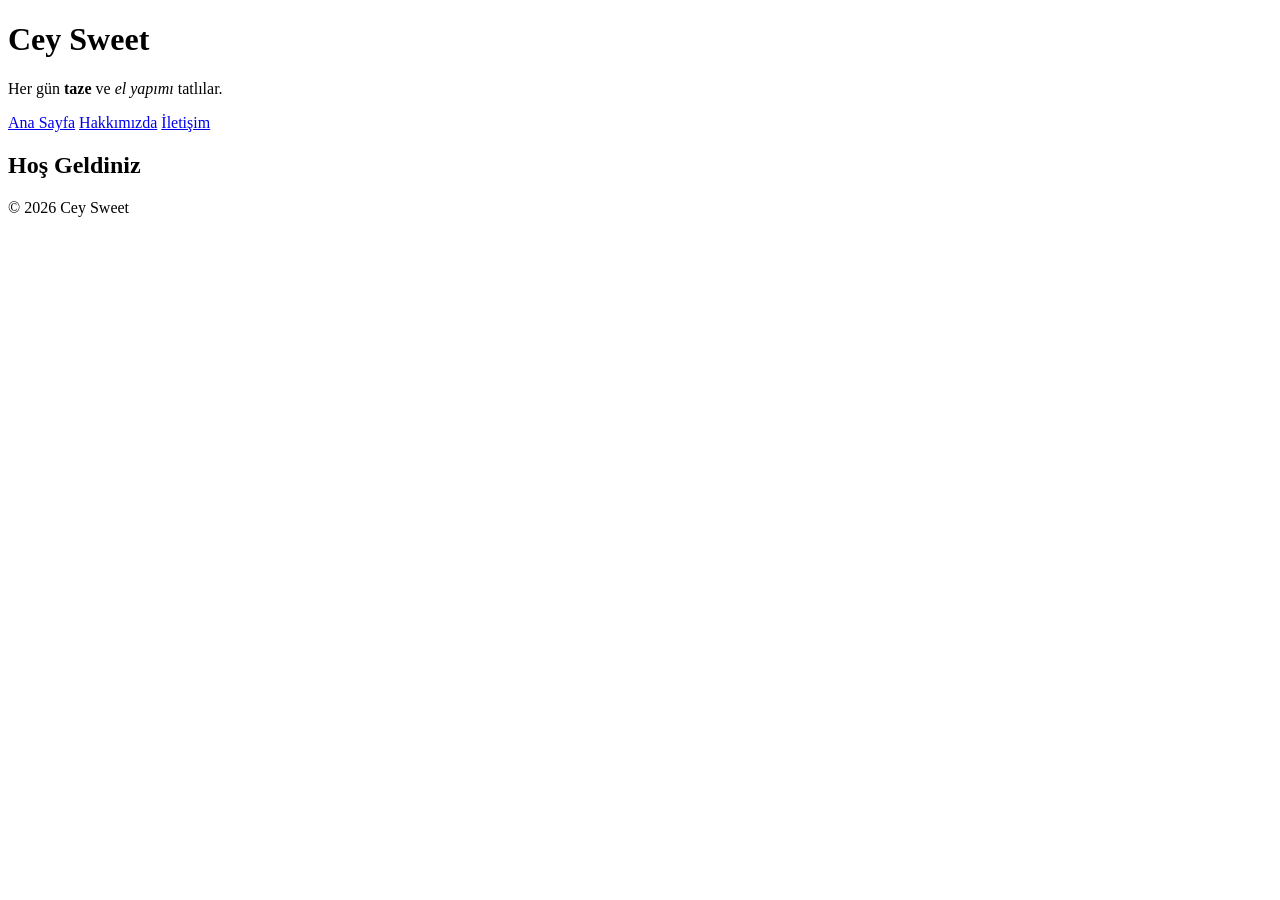
==== index.html @ 374b2acd "Initial commit" ====
<!DOCTYPE html>
<html lang="tr">
<head>
    <meta charset="UTF-8">
    <meta name="viewport" content="width=device-width, initial-scale=1.0">
    <title>Cey Sweet</title>
</head>
<body>
    <header>
        <h1>Cey Sweet</h1>
        <p>Her gün <strong>taze</strong> ve <em>el yapımı</em> tatlılar.</p>
        <nav>
            <a href="index.html">Ana Sayfa</a>
            <a href="hakkimda.html">Hakkımızda</a>
            <a href="iletisim.html">İletişim</a>
        </nav>
    </header>

    <main>
        <h2>Hoş Geldiniz</h2>
    </main>

    <footer>
        <p>© 2026 Cey Sweet</p>
    </footer>
</body>
</html>
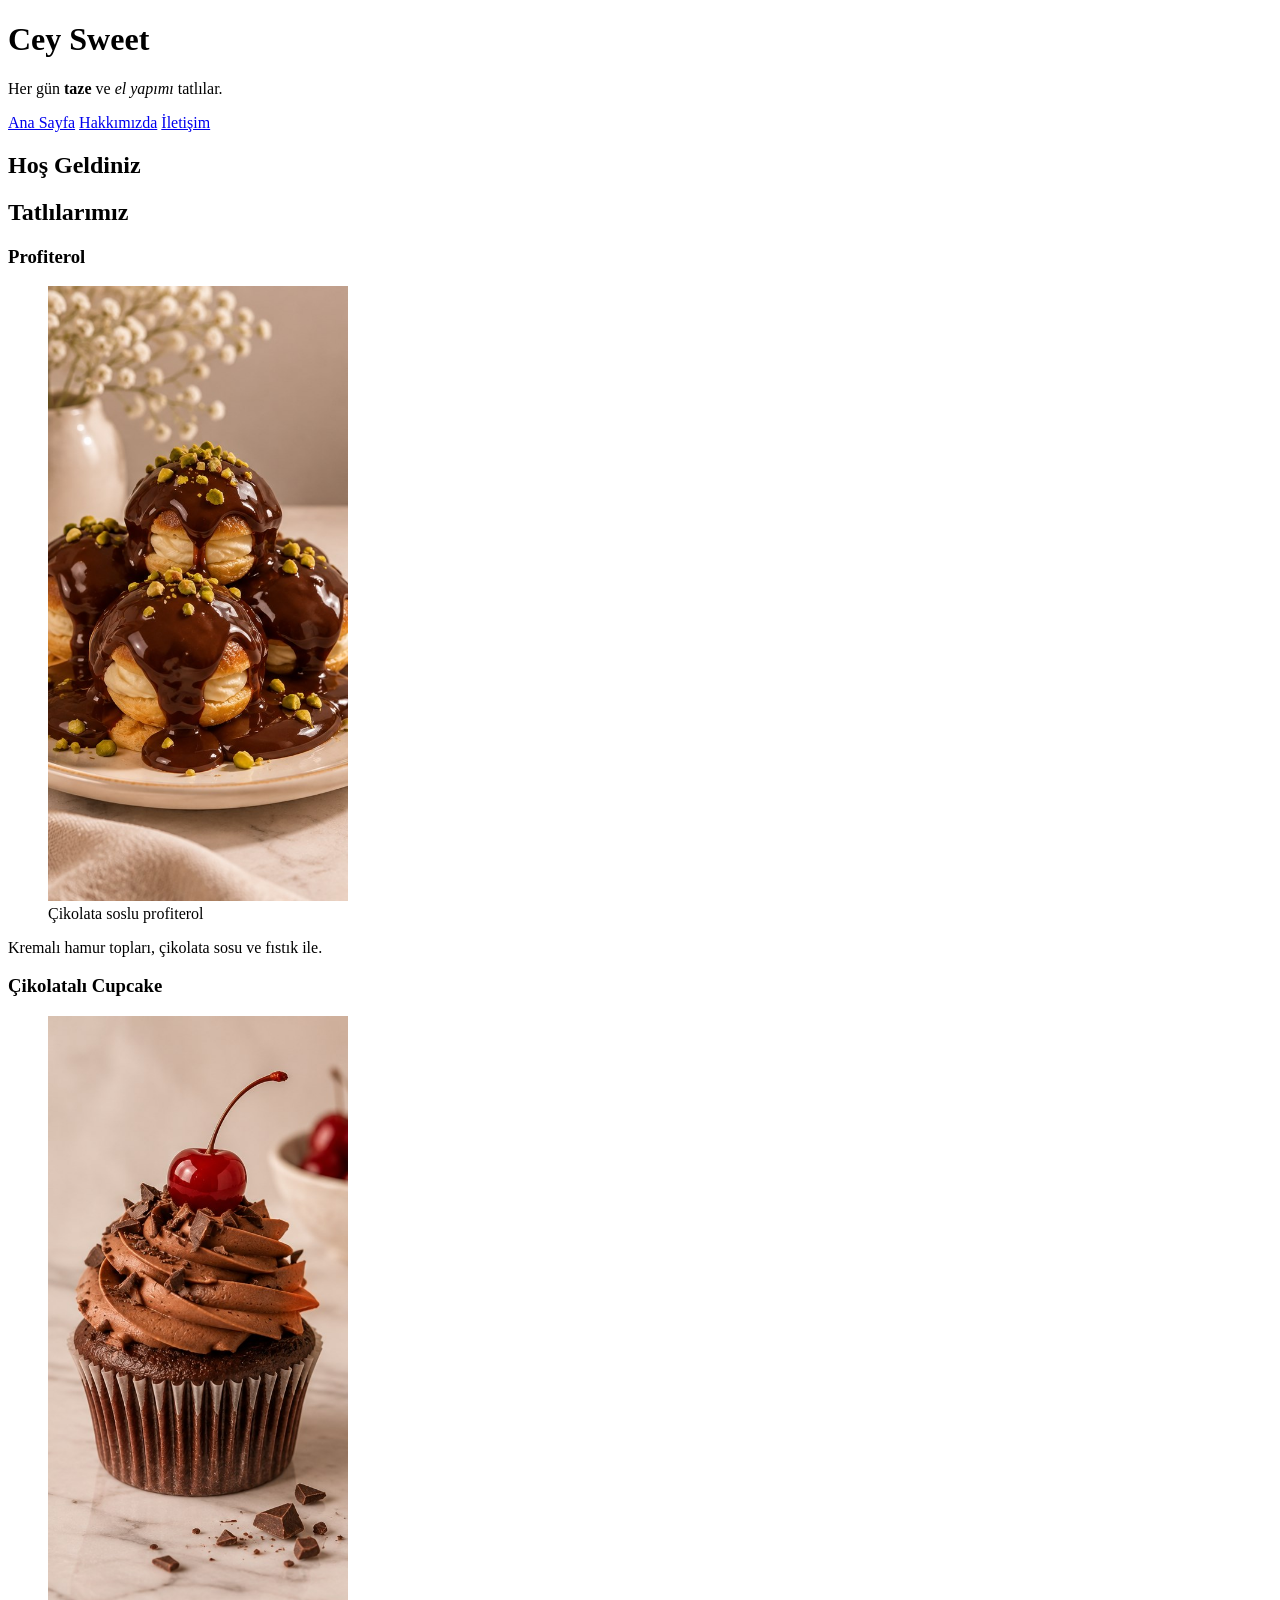
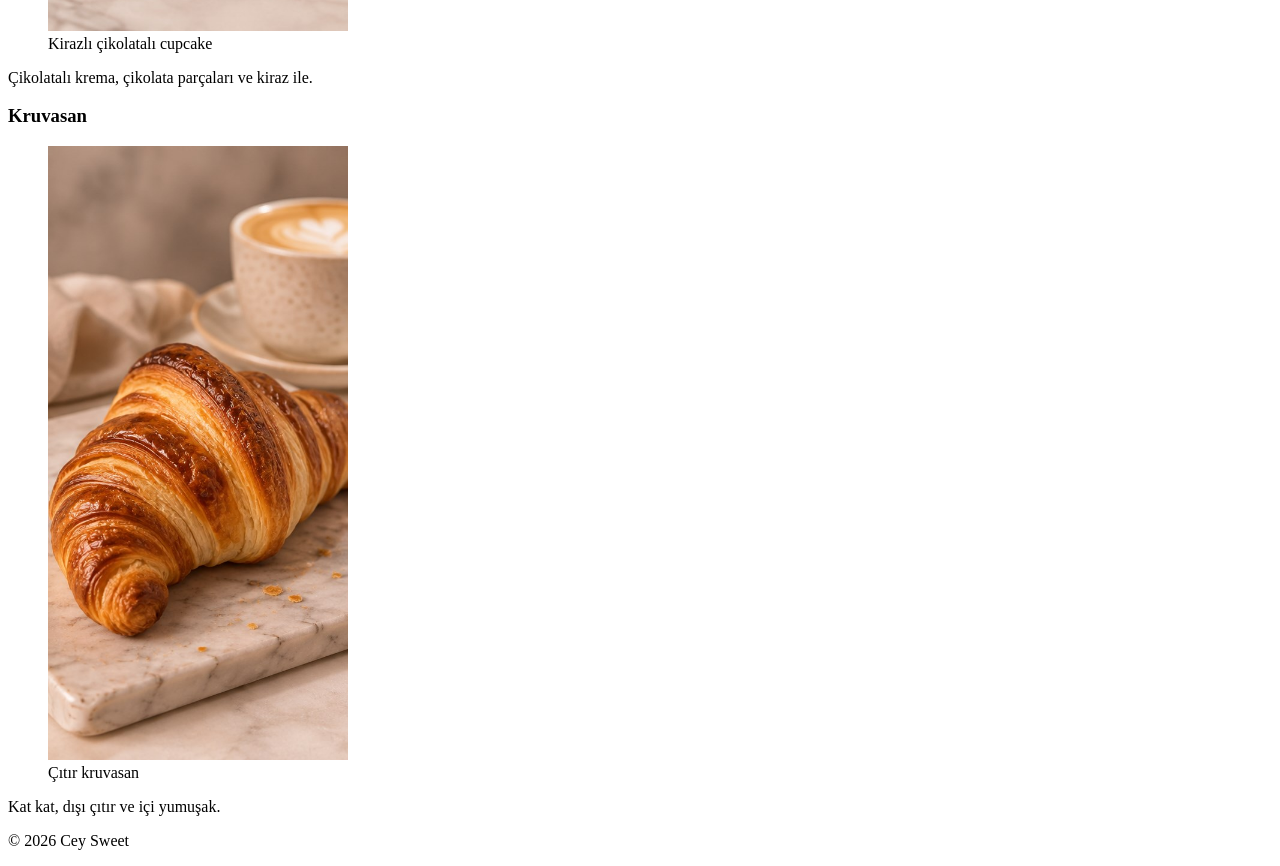
==== commit a99f844e: "Tatlı menüsü ve görseller eklendi" ====
--- a/index.html
+++ b/index.html
@@ -18,6 +18,43 @@
 
     <main>
         <h2>Hoş Geldiniz</h2>
+
+        <section id="menu">
+            <h2>Tatlılarımız</h2>
+
+            <article>
+                <h3>Profiterol</h3>
+                <figure>
+                    <img src="images/profiterol.jpg"
+                         alt="Çikolata soslu ve fıstıklı profiterol"
+                         width="300">
+                    <figcaption>Çikolata soslu profiterol</figcaption>
+                </figure>
+                <p>Kremalı hamur topları, çikolata sosu ve fıstık ile.</p>
+            </article>
+
+            <article>
+                <h3>Çikolatalı Cupcake</h3>
+                <figure>
+                    <img src="images/cupcake.jpg"
+                         alt="Çikolatalı cupcake"
+                         width="300">
+                    <figcaption>Kirazlı çikolatalı cupcake</figcaption>
+                </figure>
+                <p>Çikolatalı krema, çikolata parçaları ve kiraz ile.</p>
+            </article>
+
+            <article>
+                <h3>Kruvasan</h3>
+                <figure>
+                    <img src="images/kruvasan.jpg"
+                         alt="Kruvasan"
+                         width="300">
+                    <figcaption>Çıtır kruvasan</figcaption>
+                </figure>
+                <p>Kat kat, dışı çıtır ve içi yumuşak.</p>
+            </article>
+        </section>
     </main>
 
     <footer>
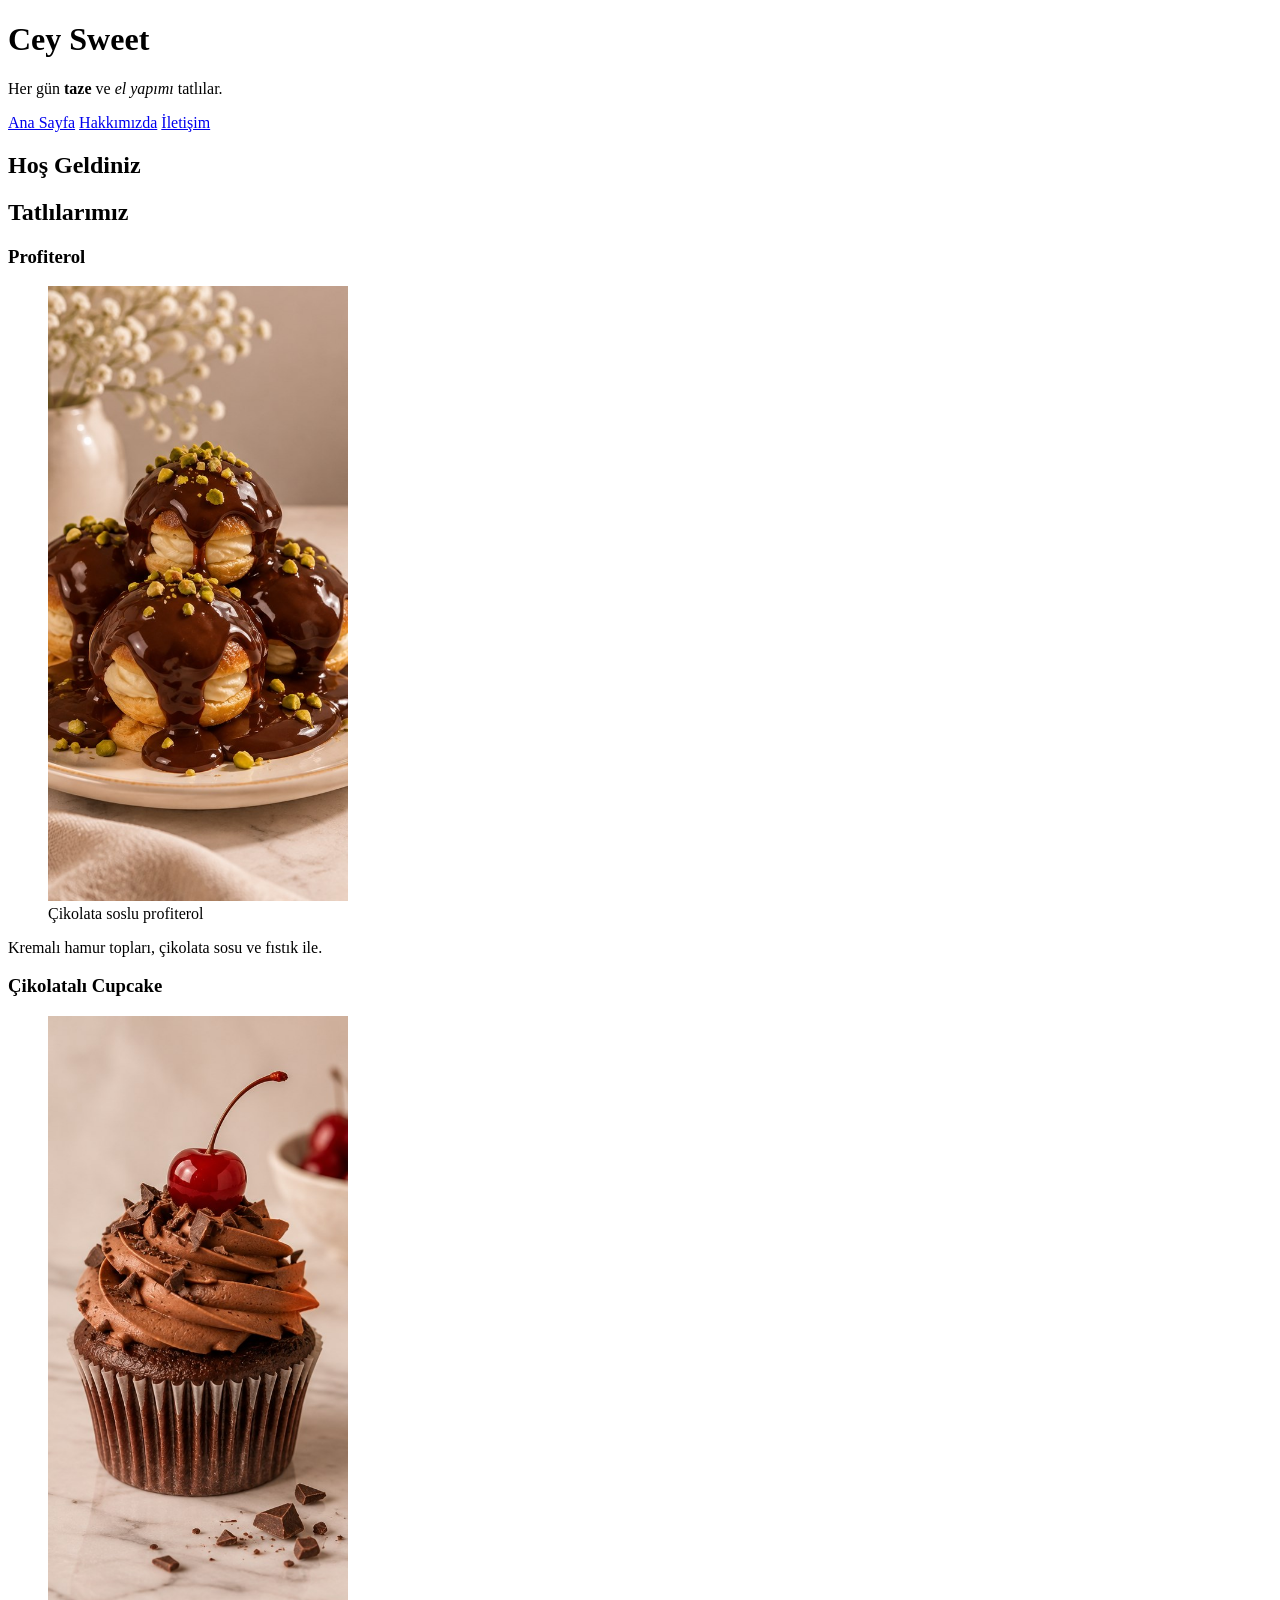
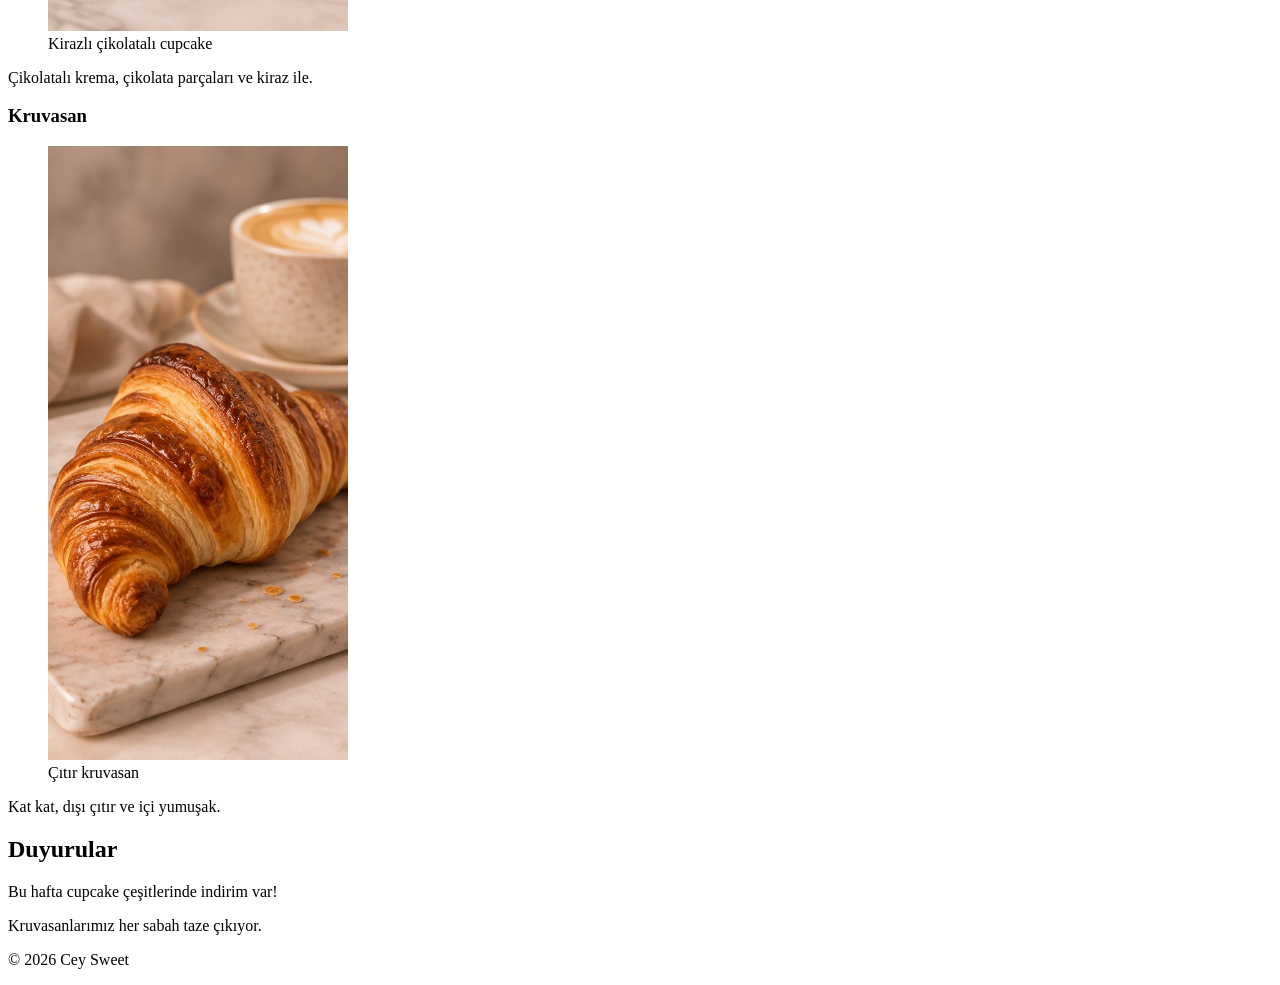
==== commit 9d4a368d: "Duyurular bölümü eklendi" ====
--- a/index.html
+++ b/index.html
@@ -55,6 +55,12 @@
                 <p>Kat kat, dışı çıtır ve içi yumuşak.</p>
             </article>
         </section>
+
+        <aside>
+            <h2>Duyurular</h2>
+            <p>Bu hafta cupcake çeşitlerinde <span class="vurgu">indirim</span> var!</p>
+            <p>Kruvasanlarımız her sabah taze çıkıyor.</p>
+        </aside>
     </main>
 
     <footer>
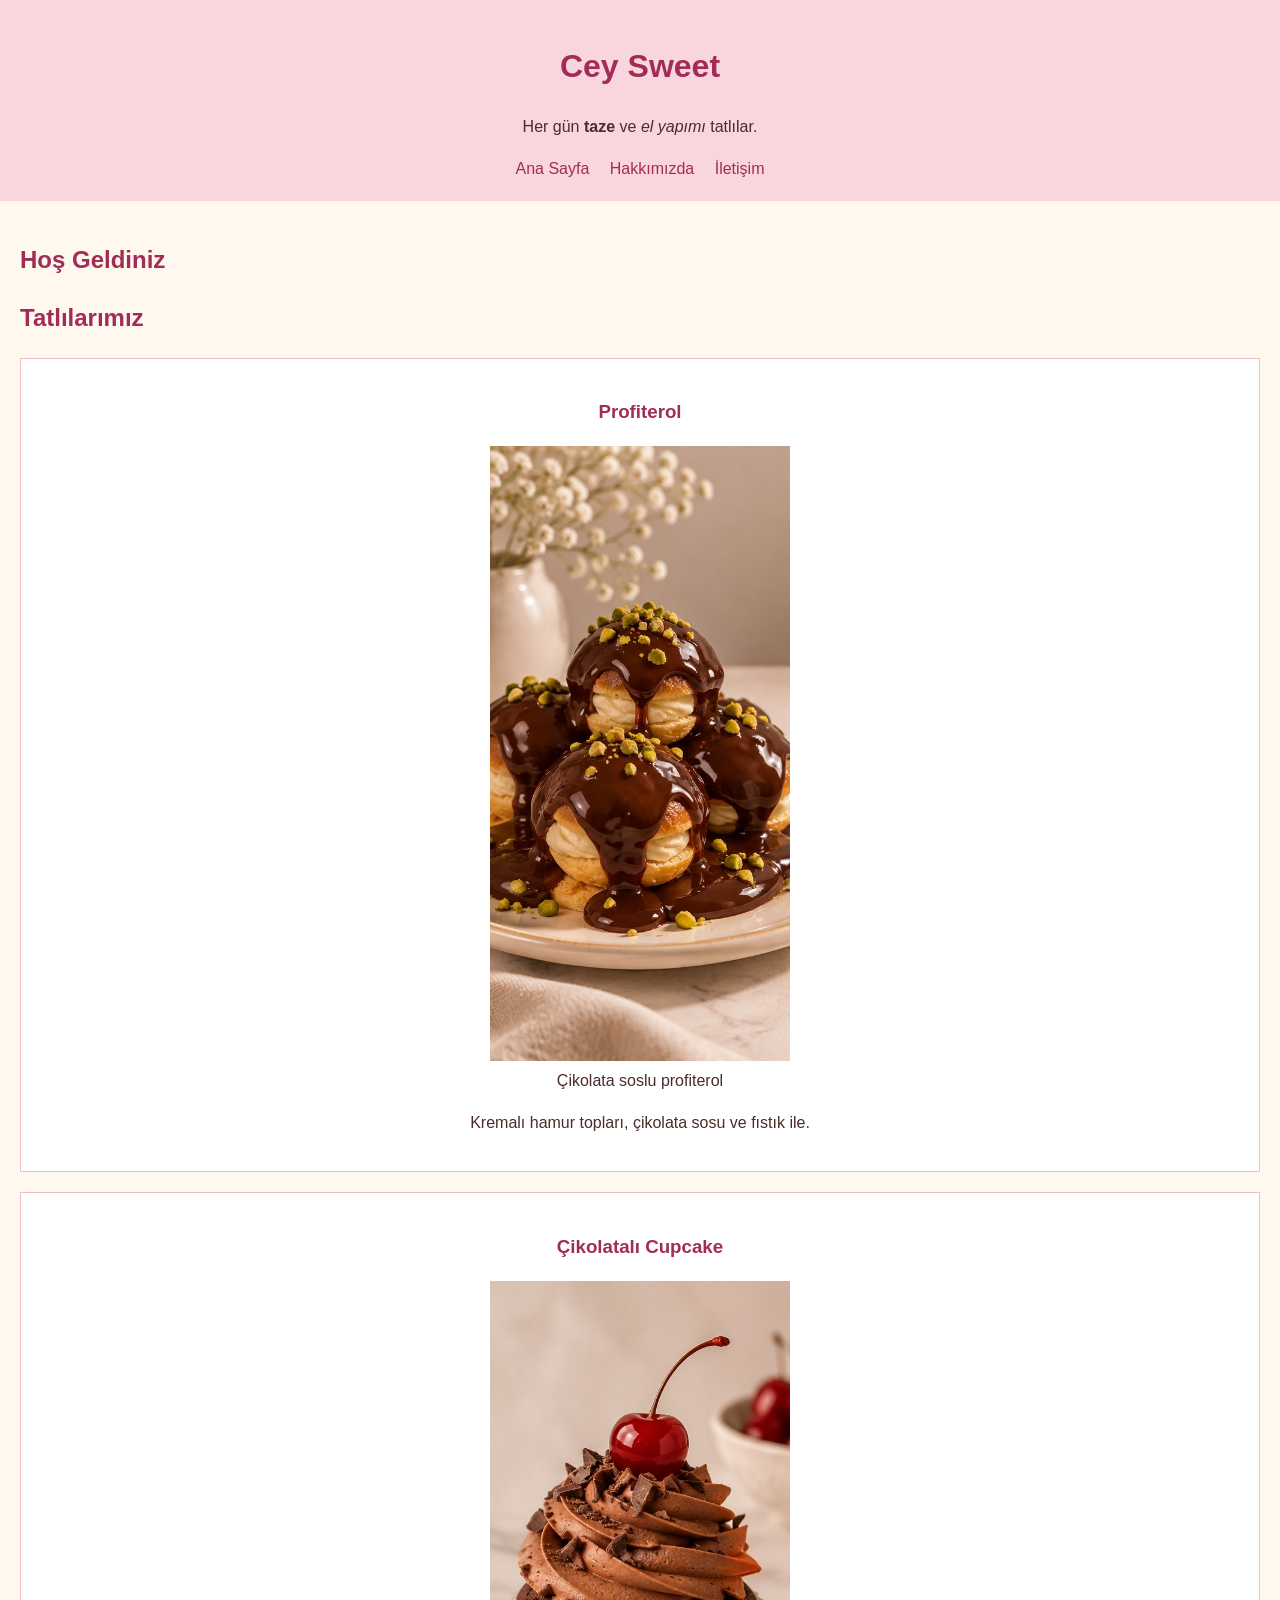
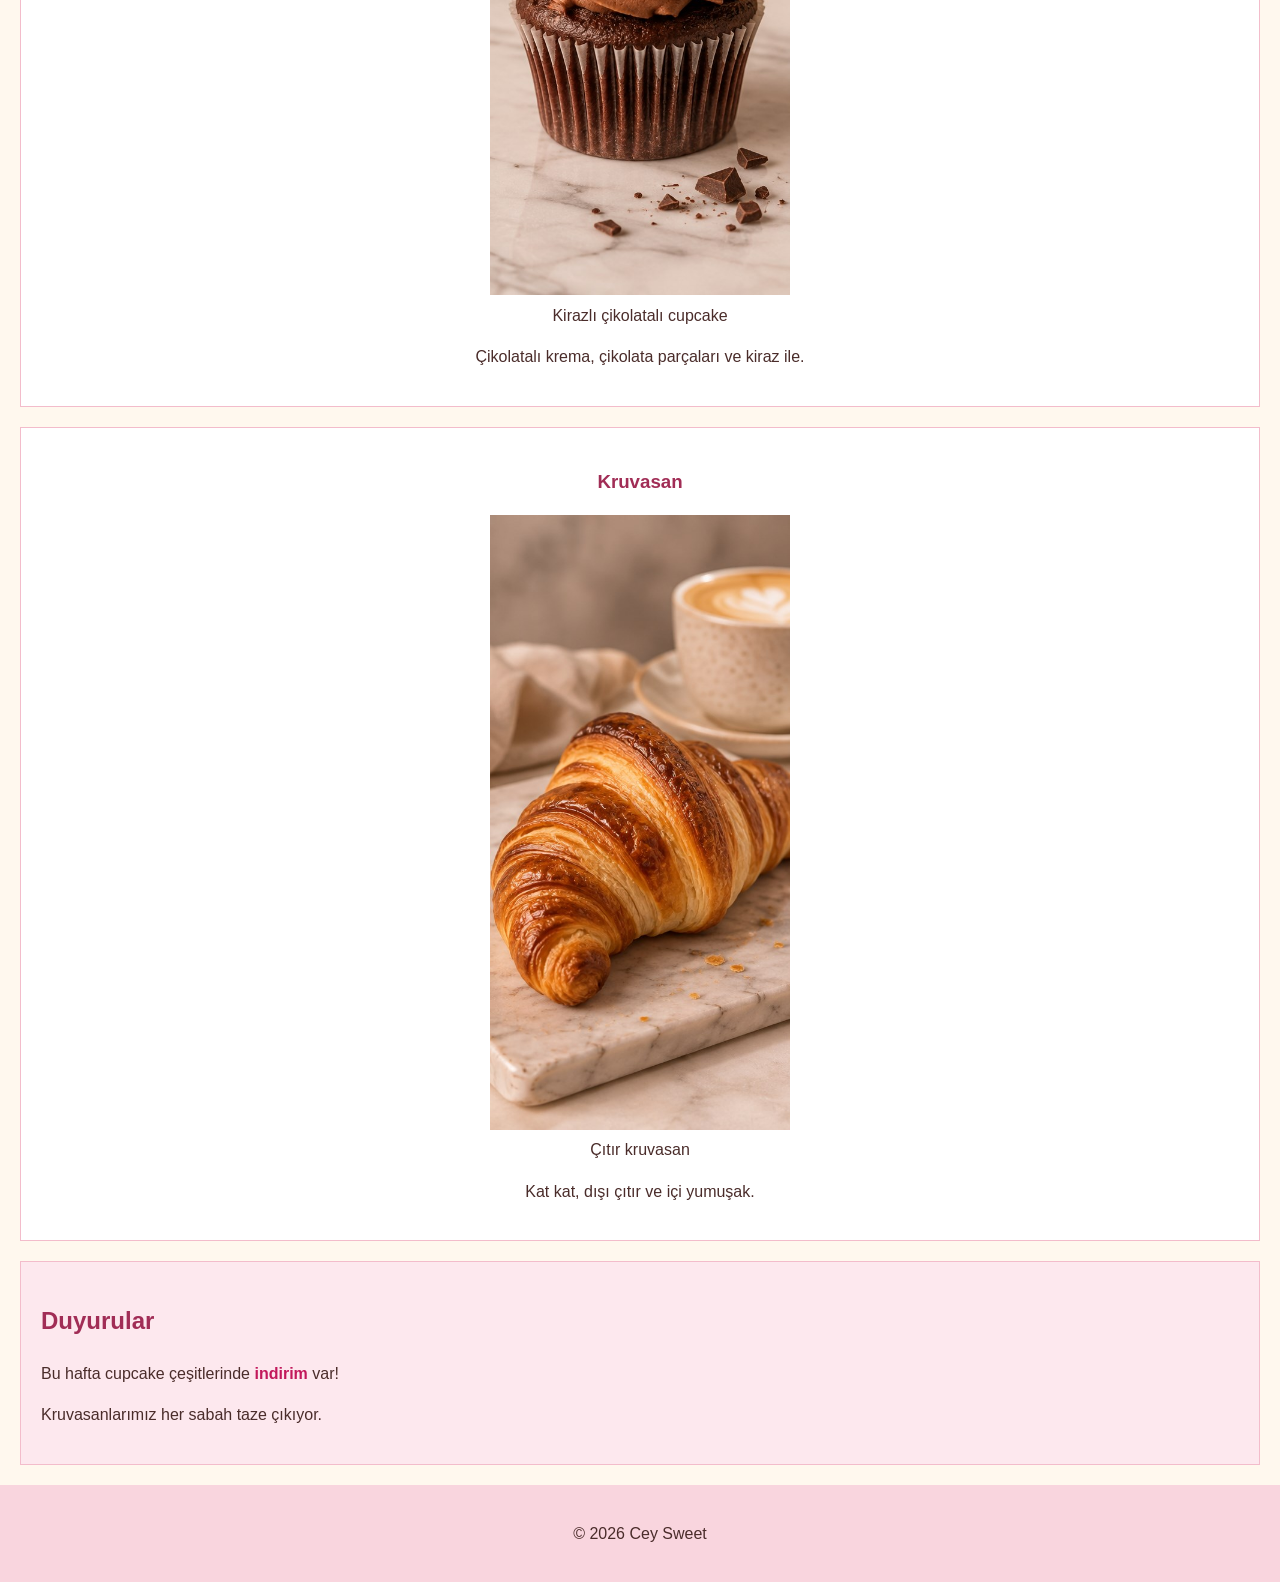
==== commit 1105da9f: "style.css ile tasarım eklendi" ====
--- a/index.html
+++ b/index.html
@@ -4,6 +4,7 @@
     <meta charset="UTF-8">
     <meta name="viewport" content="width=device-width, initial-scale=1.0">
     <title>Cey Sweet</title>
+    <link rel="stylesheet" href="css/style.css">
 </head>
 <body>
     <header>
--- a/css/style.css
+++ b/css/style.css
@@ -0,0 +1,106 @@
+/* Genel sayfa */
+body {
+    font-family: Arial, sans-serif;
+    font-size: 16px;
+    line-height: 1.6;
+    color: #4a2c2a;
+    background-color: #fff8ee;
+    margin: 0;
+}
+
+/* Üst ve alt bölüm */
+header, footer {
+    background-color: #f9d5de;
+    padding: 20px;
+    text-align: center;
+}
+
+main {
+    padding: 20px;
+}
+
+h1, h2, h3 {
+    color: #a12d56;
+}
+
+/* Bağlantılar */
+a {
+    color: #a12d56;
+    text-decoration: none;
+}
+
+a:hover {
+    text-decoration: underline;
+}
+
+nav a {
+    margin: 0 8px;
+}
+
+/* Tatlı kartları */
+article {
+    background-color: white;
+    border: 1px solid #f3bccb;
+    padding: 20px;
+    margin-bottom: 20px;
+    text-align: center;
+}
+
+figure {
+    margin: 0;
+}
+
+img {
+    max-width: 100%;
+}
+
+/* Duyurular */
+aside {
+    background-color: #fde8ee;
+    border: 1px solid #f3bccb;
+    padding: 20px;
+}
+
+.vurgu {
+    color: #c2185b;
+    font-weight: bold;
+}
+
+/* Çalışma saatleri tablosu */
+th, td {
+    border: 1px solid #f3bccb;
+    padding: 8px;
+}
+
+th {
+    background-color: #f9d5de;
+}
+
+/* İletişim formu */
+#form {
+    background-color: white;
+    border: 1px solid #f3bccb;
+    padding: 20px;
+    margin-top: 20px;
+}
+
+input, textarea, select {
+    width: 100%;
+    padding: 8px;
+    margin-bottom: 12px;
+    box-sizing: border-box;
+    font-family: Arial, sans-serif;
+    font-size: 16px;
+}
+
+button {
+    background-color: #a12d56;
+    color: white;
+    border: none;
+    padding: 10px 20px;
+    font-size: 16px;
+}
+
+button:hover {
+    background-color: #7d1f41;
+}
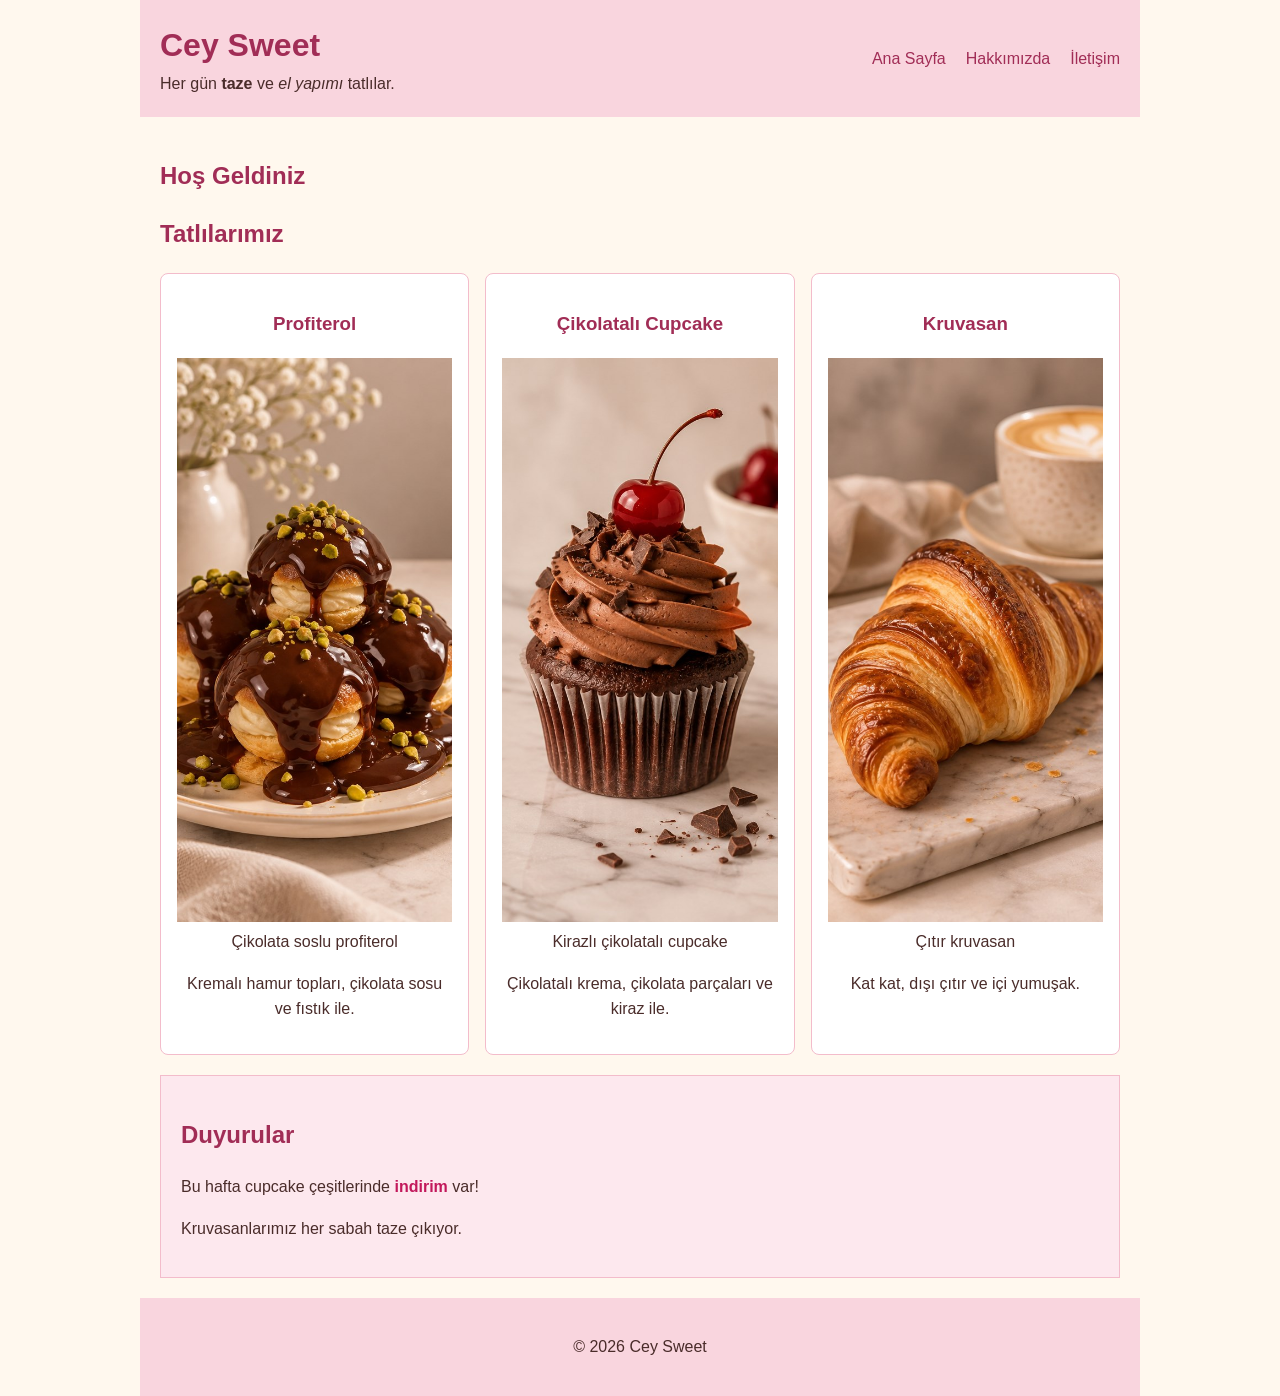
==== commit d80a184b: "Hafta 5: Media query ile mobil görünüm" ====
--- a/index.html
+++ b/index.html
@@ -7,9 +7,11 @@
     <link rel="stylesheet" href="css/style.css">
 </head>
 <body>
-    <header>
-        <h1>Cey Sweet</h1>
-        <p>Her gün <strong>taze</strong> ve <em>el yapımı</em> tatlılar.</p>
+    <header class="container">
+        <div class="logo">
+            <h1>Cey Sweet</h1>
+            <p>Her gün <strong>taze</strong> ve <em>el yapımı</em> tatlılar.</p>
+        </div>
         <nav>
             <a href="index.html">Ana Sayfa</a>
             <a href="hakkimda.html">Hakkımızda</a>
@@ -17,44 +19,46 @@
         </nav>
     </header>
 
-    <main>
+    <main class="container">
         <h2>Hoş Geldiniz</h2>
 
         <section id="menu">
             <h2>Tatlılarımız</h2>
 
-            <article>
-                <h3>Profiterol</h3>
-                <figure>
-                    <img src="images/profiterol.jpg"
-                         alt="Çikolata soslu ve fıstıklı profiterol"
-                         width="300">
-                    <figcaption>Çikolata soslu profiterol</figcaption>
-                </figure>
-                <p>Kremalı hamur topları, çikolata sosu ve fıstık ile.</p>
-            </article>
+            <div class="kartlar">
+                <article class="kart">
+                    <h3>Profiterol</h3>
+                    <figure>
+                        <img src="images/profiterol.jpg"
+                             alt="Çikolata soslu ve fıstıklı profiterol"
+                             width="300">
+                        <figcaption>Çikolata soslu profiterol</figcaption>
+                    </figure>
+                    <p>Kremalı hamur topları, çikolata sosu ve fıstık ile.</p>
+                </article>
 
-            <article>
-                <h3>Çikolatalı Cupcake</h3>
-                <figure>
-                    <img src="images/cupcake.jpg"
-                         alt="Çikolatalı cupcake"
-                         width="300">
-                    <figcaption>Kirazlı çikolatalı cupcake</figcaption>
-                </figure>
-                <p>Çikolatalı krema, çikolata parçaları ve kiraz ile.</p>
-            </article>
+                <article class="kart">
+                    <h3>Çikolatalı Cupcake</h3>
+                    <figure>
+                        <img src="images/cupcake.jpg"
+                             alt="Çikolatalı cupcake"
+                             width="300">
+                        <figcaption>Kirazlı çikolatalı cupcake</figcaption>
+                    </figure>
+                    <p>Çikolatalı krema, çikolata parçaları ve kiraz ile.</p>
+                </article>
 
-            <article>
-                <h3>Kruvasan</h3>
-                <figure>
-                    <img src="images/kruvasan.jpg"
-                         alt="Kruvasan"
-                         width="300">
-                    <figcaption>Çıtır kruvasan</figcaption>
-                </figure>
-                <p>Kat kat, dışı çıtır ve içi yumuşak.</p>
-            </article>
+                <article class="kart">
+                    <h3>Kruvasan</h3>
+                    <figure>
+                        <img src="images/kruvasan.jpg"
+                             alt="Kruvasan"
+                             width="300">
+                        <figcaption>Çıtır kruvasan</figcaption>
+                    </figure>
+                    <p>Kat kat, dışı çıtır ve içi yumuşak.</p>
+                </article>
+            </div>
         </section>
 
         <aside>
@@ -64,7 +68,7 @@
         </aside>
     </main>
 
-    <footer>
+    <footer class="container">
         <p>© 2026 Cey Sweet</p>
     </footer>
 </body>
--- a/css/style.css
+++ b/css/style.css
@@ -1,3 +1,8 @@
+/* Tüm öğelerde genişlik hesabı */
+* {
+    box-sizing: border-box;
+}
+
 /* Genel sayfa */
 body {
     font-family: Arial, sans-serif;
@@ -6,6 +11,13 @@
     color: #4a2c2a;
     background-color: #fff8ee;
     margin: 0;
+}
+
+/* Ortalanmış kapsayıcı */
+.container {
+    max-width: 1000px;
+    margin: 0 auto;
+    padding: 20px;
 }
 
 /* Üst ve alt bölüm */
@@ -33,16 +45,35 @@
     text-decoration: underline;
 }
 
-nav a {
-    margin: 0 8px;
+/* Üst menü: Flexbox */
+header {
+    display: flex;
+    justify-content: space-between;
+    align-items: center;
+    text-align: left;
 }
 
-/* Tatlı kartları */
-article {
+.logo h1, .logo p {
+    margin: 0;
+}
+
+nav {
+    display: flex;
+    gap: 20px;
+}
+
+/* Tatlı kartları: Grid */
+.kartlar {
+    display: grid;
+    grid-template-columns: repeat(3, 1fr);
+    gap: 16px;
+}
+
+.kart {
     background-color: white;
     border: 1px solid #f3bccb;
-    padding: 20px;
-    margin-bottom: 20px;
+    border-radius: 8px;
+    padding: 16px;
     text-align: center;
 }
 
@@ -52,6 +83,7 @@
 
 img {
     max-width: 100%;
+    height: auto;
 }
 
 /* Duyurular */
@@ -59,6 +91,7 @@
     background-color: #fde8ee;
     border: 1px solid #f3bccb;
     padding: 20px;
+    margin-top: 20px;
 }
 
 .vurgu {
@@ -88,7 +121,6 @@
     width: 100%;
     padding: 8px;
     margin-bottom: 12px;
-    box-sizing: border-box;
     font-family: Arial, sans-serif;
     font-size: 16px;
 }
@@ -104,3 +136,20 @@
 button:hover {
     background-color: #7d1f41;
 }
+
+/* Tablet ve telefon: Media query */
+@media (max-width: 768px) {
+    header {
+        flex-direction: column;
+        align-items: flex-start;
+    }
+
+    nav {
+        flex-wrap: wrap;
+        gap: 12px;
+    }
+
+    .kartlar {
+        grid-template-columns: 1fr;
+    }
+}
